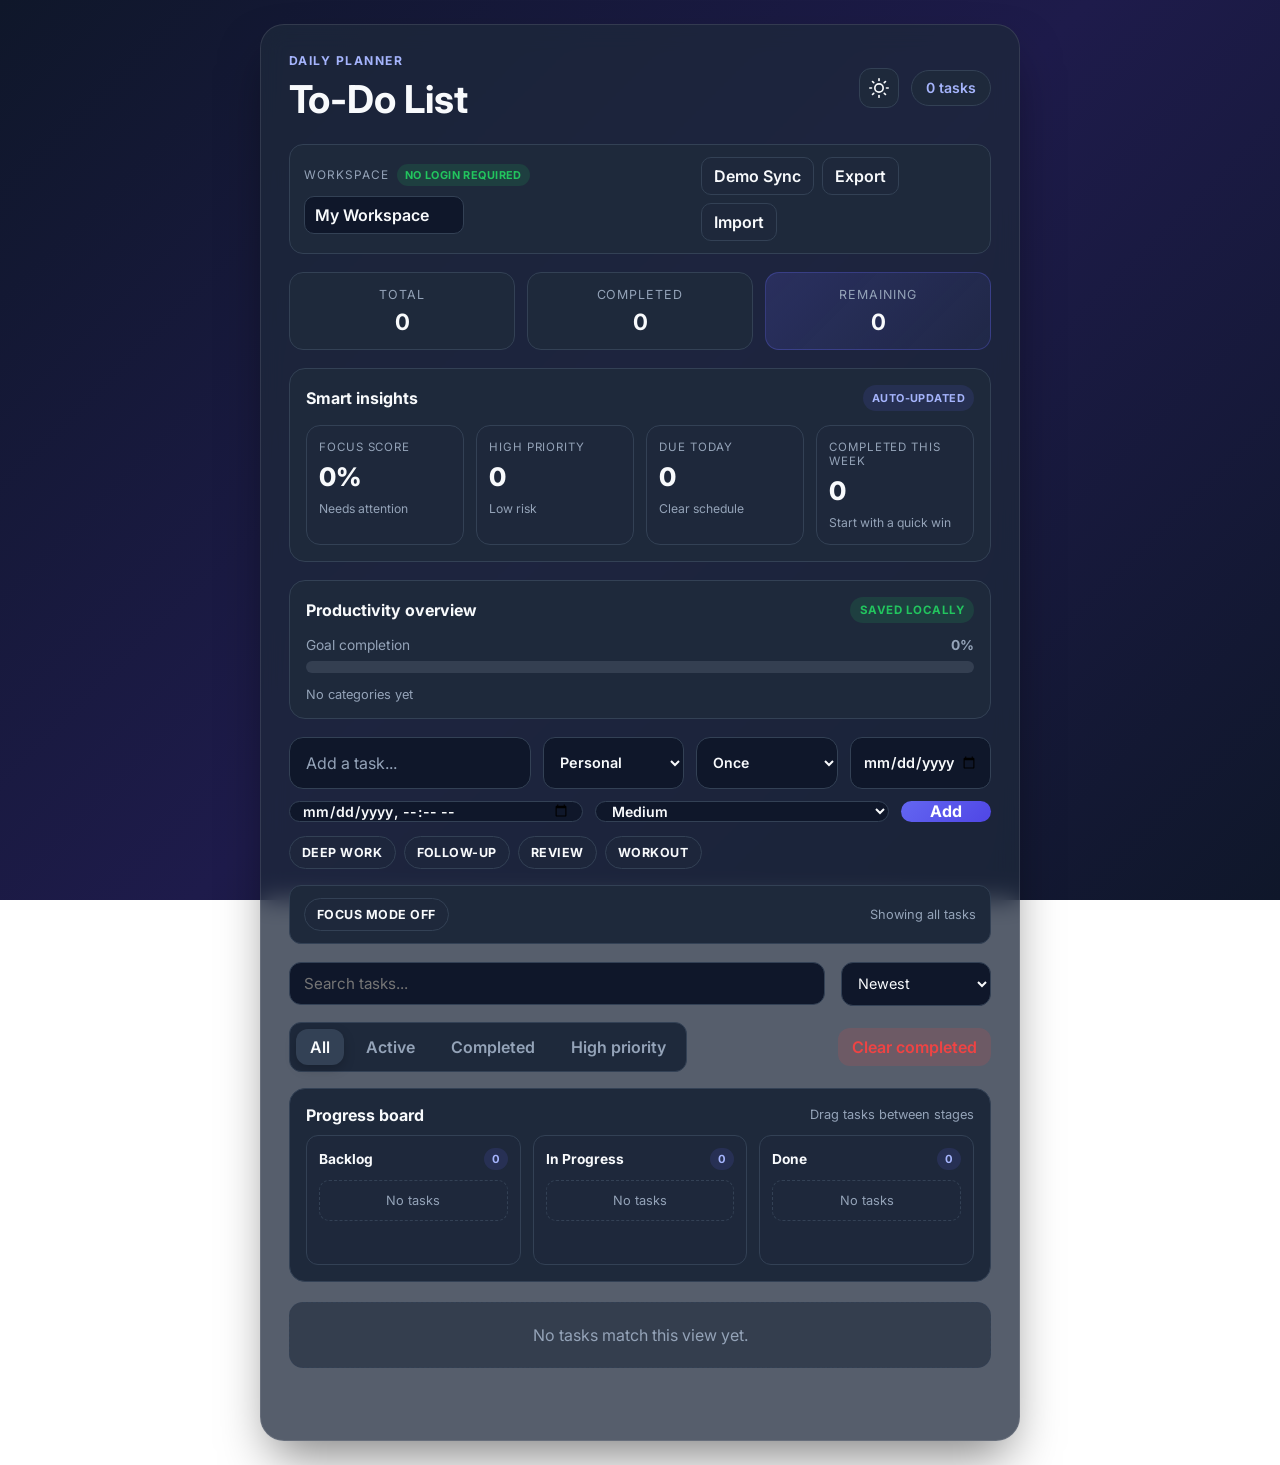
==== index.html @ 6459d606 "Initial portfolio todo app commit" ====
<!DOCTYPE html>
<html lang="en">
  <head>
    <meta charset="UTF-8" />
    <meta name="viewport" content="width=device-width, initial-scale=1.0" />
    <title>To-Do App</title>
    <link rel="preconnect" href="https://fonts.googleapis.com" />
    <link rel="preconnect" href="https://fonts.gstatic.com" crossorigin />
    <link href="https://fonts.googleapis.com/css2?family=Inter:wght@400;500;600;700&display=swap" rel="stylesheet" />
    <link rel="stylesheet" href="style.css" />
  </head>
  <body>
    <main class="app-shell">
      <section class="todo-card" aria-label="To-do list">
        <header class="topbar">
          <div>
            <p class="eyebrow">Daily Planner</p>
            <h1>To-Do List</h1>
          </div>
          <div class="topbar-actions">
            <button id="themeToggle" class="theme-toggle-btn" aria-label="Toggle theme" title="Toggle theme">
              <svg class="theme-icon sun-icon" xmlns="http://www.w3.org/2000/svg" width="20" height="20" viewBox="0 0 24 24" fill="none" stroke="currentColor" stroke-width="2" stroke-linecap="round" stroke-linejoin="round"><circle cx="12" cy="12" r="5"/><line x1="12" y1="1" x2="12" y2="3"/><line x1="12" y1="21" x2="12" y2="23"/><line x1="4.22" y1="4.22" x2="5.64" y2="5.64"/><line x1="18.36" y1="18.36" x2="19.78" y2="19.78"/><line x1="1" y1="12" x2="3" y2="12"/><line x1="21" y1="12" x2="23" y2="12"/><line x1="4.22" y1="19.78" x2="5.64" y2="18.36"/><line x1="18.36" y1="5.64" x2="19.78" y2="4.22"/></svg>
              <svg class="theme-icon moon-icon" xmlns="http://www.w3.org/2000/svg" width="20" height="20" viewBox="0 0 24 24" fill="none" stroke="currentColor" stroke-width="2" stroke-linecap="round" stroke-linejoin="round"><path d="M21 12.79A9 9 0 1 1 11.21 3 7 7 0 0 0 21 12.79z"/></svg>
            </button>
            <span id="taskCounter" class="pill" aria-live="polite">0 tasks</span>
          </div>
        </header>

        <div class="workspace-bar">
          <div class="workspace-meta">
            <div class="workspace-text-wrap">
              <span class="workspace-label">Workspace</span>
              <span class="demo-badge">No login required</span>
            </div>
            <input id="userNameInput" class="user-name-input" type="text" value="My Workspace" aria-label="Workspace user name" />
          </div>
          <div class="workspace-actions">
            <button id="syncBtn" class="sync-btn" type="button">Demo Sync</button>
            <button id="exportBtn" class="ghost-btn" type="button">Export</button>
            <label class="ghost-btn import-label">
              <input id="importInput" type="file" accept="application/json" />
              Import
            </label>
          </div>
        </div>

        <section class="metrics-panel" aria-label="Task summary">
          <article class="metric-card">
            <span class="metric-label">Total</span>
            <strong id="totalTasks">0</strong>
          </article>
          <article class="metric-card">
            <span class="metric-label">Completed</span>
            <strong id="completedTasks">0</strong>
          </article>
          <article class="metric-card accent">
            <span class="metric-label">Remaining</span>
            <strong id="remainingTasks">0</strong>
          </article>
        </section>

        <section class="insight-panel" aria-label="Productivity insights">
          <div class="insight-header">
            <h2>Smart insights</h2>
            <span class="mini-tag">Auto-updated</span>
          </div>
          <div id="insightGrid" class="insight-grid"></div>
        </section>

        <section class="analytics-panel" aria-label="Task progress analytics">
          <div class="analytics-header">
            <h2>Productivity overview</h2>
            <span id="syncStatus" class="sync-pill">Saved locally</span>
          </div>
          <div class="progress-block">
            <div class="progress-meta">
              <span>Goal completion</span>
              <strong id="completionRate">0%</strong>
            </div>
            <div class="progress-track" aria-hidden="true">
              <span id="progressFill" class="progress-fill"></span>
            </div>
          </div>
          <div id="categoryBreakdown" class="category-breakdown" aria-label="Category progress"></div>
        </section>

        <form id="todo-form" class="todo-form" autocomplete="off">
          <label class="sr-only" for="todo-input">Add a new task</label>
          <input
            id="todo-input"
            name="todo"
            type="text"
            maxlength="120"
            placeholder="Add a task..."
            aria-label="Add a task"
          />
          <label class="sr-only" for="category-input">Task category</label>
          <select id="category-input" name="category" aria-label="Task category">
            <option value="personal">Personal</option>
            <option value="work">Work</option>
            <option value="study">Study</option>
          </select>
          <label class="sr-only" for="recurrence-input">Task recurrence</label>
          <select id="recurrence-input" name="recurrence" aria-label="Task recurrence">
            <option value="none" selected>Once</option>
            <option value="daily">Daily</option>
            <option value="weekly">Weekly</option>
            <option value="monthly">Monthly</option>
          </select>
          <label class="sr-only" for="due-date-input">Due date</label>
          <input id="due-date-input" name="dueDate" type="date" aria-label="Due date" />
          <label class="sr-only" for="reminder-input">Reminder</label>
          <input id="reminder-input" name="reminder" type="datetime-local" aria-label="Reminder" />
          <label class="sr-only" for="priority-input">Task priority</label>
          <select id="priority-input" name="priority" aria-label="Task priority">
            <option value="high">High</option>
            <option value="medium" selected>Medium</option>
            <option value="low">Low</option>
          </select>
          <button type="submit" class="primary-btn">Add</button>
        </form>

        <div class="quick-actions" aria-label="Quick task shortcuts">
          <button class="quick-pill" type="button" data-quick-task="Deep work session">Deep work</button>
          <button class="quick-pill" type="button" data-quick-task="Follow up on emails">Follow-up</button>
          <button class="quick-pill" type="button" data-quick-task="Review project progress">Review</button>
          <button class="quick-pill" type="button" data-quick-task="Workout and recovery">Workout</button>
        </div>

        <div class="focus-bar">
          <button id="focusToggle" class="focus-btn" type="button">Focus mode off</button>
          <span id="focusHint" class="focus-hint">Showing all tasks</span>
        </div>

        <div class="toolbar" aria-label="Task controls">
          <div class="search-bar-wrapper">
            <label class="sr-only" for="searchInput">Search tasks</label>
            <input
              id="searchInput"
              type="text"
              placeholder="Search tasks..."
              aria-label="Search tasks"
            />
          </div>
          <label class="sr-only" for="sortInput">Sort tasks</label>
          <select id="sortInput" class="sort-select" aria-label="Sort tasks">
            <option value="newest">Newest</option>
            <option value="oldest">Oldest</option>
            <option value="priority">Priority</option>
            <option value="dueSoon">Due soon</option>
          </select>
        </div>

        <div class="toolbar" aria-label="Task filters">
          <div class="filter-group" role="tablist" aria-label="Filter tasks">
            <button class="filter-btn active" type="button" data-filter="all" role="tab" aria-selected="true">
              All
            </button>
            <button class="filter-btn" type="button" data-filter="active" role="tab" aria-selected="false">
              Active
            </button>
            <button class="filter-btn" type="button" data-filter="completed" role="tab" aria-selected="false">
              Completed
            </button>
            <button class="filter-btn" type="button" data-filter="high" role="tab" aria-selected="false">
              High priority
            </button>
          </div>
          <button id="clearCompleted" class="secondary-btn" type="button">Clear completed</button>
        </div>

        <section class="board-panel" aria-label="Task board">
          <div class="board-header">
            <h2>Progress board</h2>
            <p>Drag tasks between stages</p>
          </div>
          <div id="boardColumns" class="board-columns"></div>
        </section>

        <ul id="todo-list" class="todo-list" aria-live="polite"></ul>
      </section>
    </main>

    <template id="todo-item-template">
      <li class="todo-item">
        <label class="task-check">
          <input type="checkbox" class="task-toggle" />
          <span class="checkmark" aria-hidden="true"></span>
        </label>

        <div class="task-content">
          <div class="task-main-row">
            <span class="task-text"></span>
            <span class="priority-badge"></span>
          </div>
          <div class="task-meta-row">
            <span class="category-badge"></span>
            <span class="due-date"></span>
            <span class="recurrence-badge"></span>
            <span class="reminder-badge"></span>
          </div>
          <div class="subtask-panel">
            <div class="subtask-list"></div>
            <div class="subtask-compose">
              <input type="text" class="subtask-input" maxlength="80" placeholder="Add subtask..." />
              <button type="button" class="subtask-add-btn">Add</button>
            </div>
          </div>
        </div>

        <div class="task-actions">
          <input type="text" class="task-edit-input" maxlength="120" style="display: none;" />
          <button type="button" class="edit-btn" aria-label="Edit task">Edit</button>
          <button type="button" class="delete-btn" aria-label="Delete task">Delete</button>
        </div>
      </li>
    </template>

    <div id="toastContainer" class="toast-container" aria-live="polite"></div>

    <script src="script.js"></script>
  </body>
</html>
---- style.css ----
:root {
  --bg-gradient: linear-gradient(135deg, #0f172a 0%, #1e1b4b 50%, #0f172a 100%);
  --card-bg: rgba(30, 41, 59, 0.75);
  --card-border: rgba(255, 255, 255, 0.1);
  --surface: #1e293b;
  --surface-hover: #334155;
  --input-bg: #0f172a;
  --input-border: #334155;
  --primary: #6366f1;
  --primary-dark: #4f46e5;
  --primary-light: #a5b4fc;
  --text: #f8fafc;
  --muted: #94a3b8;
  --border: #334155;
  --success: #22c55e;
  --danger: #ef4444;
  --danger-bg: rgba(239, 68, 68, 0.15);
  --shadow: 0 25px 50px -12px rgba(0, 0, 0, 0.5);
  --active-tab-bg: #334155;
  --item-bg: rgba(30, 41, 59, 0.6);
  --checkmark-border: #475569;
}

[data-theme="light"] {
  --bg-gradient: linear-gradient(135deg, #eef3ff 0%, #f9fbff 100%);
  --card-bg: rgba(255, 255, 255, 0.9);
  --card-border: rgba(223, 231, 255, 0.85);
  --surface: #eef3ff;
  --surface-hover: #e2e8f0;
  --input-bg: rgba(255, 255, 255, 0.9);
  --input-border: #dfe7ff;
  --primary: #5b6cff;
  --primary-dark: #4356ea;
  --primary-light: #4356ea;
  --text: #1d2a4a;
  --muted: #6c7a99;
  --border: #dfe7ff;
  --success: #33b06d;
  --danger: #ef5d5d;
  --danger-bg: rgba(239, 93, 93, 0.1);
  --shadow: 0 24px 50px rgba(91, 108, 255, 0.14);
  --active-tab-bg: #ffffff;
  --item-bg: rgba(255, 255, 255, 0.85);
  --checkmark-border: #b9c4ee;
}

* {
  box-sizing: border-box;
}

html,
body {
  margin: 0;
  min-height: 100%;
  font-family: "Inter", sans-serif;
  background: var(--bg-gradient);
  background-attachment: fixed;
  color: var(--text);
  transition: background 0.3s ease, color 0.3s ease;
  overflow-x: hidden;
}

body {
  min-height: 100vh;
  padding: 24px;
}

button,
input,
select {
  font: inherit;
}

button {
  cursor: pointer;
}

.app-shell {
  width: min(100%, 760px);
  max-width: 100%;
  margin: 0 auto;
}

.todo-card {
  width: 100%;
  max-width: 100%;
  background: var(--card-bg);
  border: 1px solid var(--card-border);
  backdrop-filter: blur(12px);
  -webkit-backdrop-filter: blur(12px);
  border-radius: 24px;
  box-shadow: var(--shadow);
  padding: 28px;
  transition: background 0.3s ease, border-color 0.3s ease, box-shadow 0.3s ease;
}

.topbar {
  display: flex;
  align-items: center;
  justify-content: space-between;
  gap: 16px;
  margin-bottom: 22px;
}

.topbar-actions {
  display: flex;
  align-items: center;
  gap: 12px;
}

.theme-toggle-btn {
  display: inline-flex;
  align-items: center;
  justify-content: center;
  width: 40px;
  height: 40px;
  border-radius: 12px;
  border: 1px solid var(--border);
  background: var(--surface);
  color: var(--text);
  transition: background 0.2s ease, border-color 0.2s ease, transform 0.15s ease;
}

.theme-toggle-btn:hover {
  background: var(--surface-hover);
  transform: translateY(-1px);
}

.theme-icon {
  display: none;
}

:root:not([data-theme="light"]) .sun-icon {
  display: block;
}

[data-theme="light"] .moon-icon {
  display: block;
}

.eyebrow {
  margin: 0 0 8px;
  color: var(--primary-light);
  font-weight: 700;
  font-size: 0.76rem;
  letter-spacing: 0.12em;
  text-transform: uppercase;
}

h1 {
  margin: 0;
  font-size: clamp(2rem, 3vw, 2.5rem);
}

.pill {
  display: inline-flex;
  align-items: center;
  justify-content: center;
  min-height: 36px;
  padding: 0 14px;
  border-radius: 999px;
  background: var(--surface);
  color: var(--primary-light);
  font-size: 0.88rem;
  font-weight: 600;
  border: 1px solid var(--border);
  transition: background 0.3s ease, color 0.3s ease;
}

.workspace-bar {
  display: flex;
  align-items: center;
  justify-content: space-between;
  gap: 12px;
  margin-bottom: 18px;
  padding: 12px 14px;
  border: 1px solid var(--border);
  border-radius: 14px;
  background: var(--surface);
}

.workspace-meta {
  display: flex;
  align-items: center;
  gap: 10px;
  min-width: 0;
  flex-wrap: wrap;
}

.workspace-text-wrap {
  display: flex;
  align-items: center;
  gap: 8px;
  flex-wrap: wrap;
}

.workspace-label {
  font-size: 0.74rem;
  text-transform: uppercase;
  letter-spacing: 0.08em;
  color: var(--muted);
}

.demo-badge {
  display: inline-flex;
  align-items: center;
  padding: 4px 8px;
  border-radius: 999px;
  background: rgba(34, 197, 94, 0.14);
  color: var(--success);
  font-size: 0.68rem;
  font-weight: 700;
  letter-spacing: 0.04em;
  text-transform: uppercase;
}

.user-name-input {
  width: 160px;
  border: 1px solid var(--input-border);
  background: var(--input-bg);
  color: var(--text);
  border-radius: 10px;
  padding: 8px 10px;
  font-weight: 600;
}

.workspace-actions {
  display: flex;
  align-items: center;
  gap: 8px;
  flex-wrap: wrap;
}

.sync-btn,
.ghost-btn {
  border: 1px solid var(--border);
  border-radius: 10px;
  background: var(--item-bg);
  color: var(--text);
  padding: 8px 12px;
  font-weight: 600;
}

.import-label {
  position: relative;
  display: inline-flex;
  align-items: center;
  justify-content: center;
  overflow: hidden;
}

.import-label input {
  position: absolute;
  inset: 0;
  opacity: 0;
  cursor: pointer;
}

.insight-panel,
.analytics-panel {
  margin-bottom: 18px;
  border: 1px solid var(--border);
  background: var(--surface);
  border-radius: 16px;
  padding: 16px;
}

.insight-header,
.analytics-header {
  display: flex;
  align-items: center;
  justify-content: space-between;
  gap: 10px;
  margin-bottom: 14px;
}

.insight-header h2,
.analytics-header h2 {
  margin: 0;
  font-size: 1rem;
}

.mini-tag {
  display: inline-flex;
  align-items: center;
  justify-content: center;
  padding: 6px 9px;
  border-radius: 999px;
  background: rgba(99, 102, 241, 0.12);
  color: var(--primary-light);
  font-size: 0.68rem;
  font-weight: 700;
  letter-spacing: 0.04em;
  text-transform: uppercase;
}

.insight-grid {
  display: grid;
  grid-template-columns: repeat(4, minmax(0, 1fr));
  gap: 12px;
}

.insight-card {
  padding: 14px 12px;
  border-radius: 14px;
  background: var(--item-bg);
  border: 1px solid var(--border);
  display: flex;
  flex-direction: column;
  gap: 8px;
}

.insight-label {
  color: var(--muted);
  font-size: 0.72rem;
  text-transform: uppercase;
  letter-spacing: 0.08em;
}

.insight-value {
  font-size: clamp(1.2rem, 2vw, 1.7rem);
  font-weight: 800;
  line-height: 1.2;
}

.insight-note {
  color: var(--muted);
  font-size: 0.76rem;
}

.sync-pill {
  display: inline-flex;
  align-items: center;
  padding: 6px 10px;
  border-radius: 999px;
  background: rgba(34, 197, 94, 0.14);
  color: var(--success);
  font-size: 0.72rem;
  font-weight: 700;
  text-transform: uppercase;
  letter-spacing: 0.04em;
}

.progress-block {
  margin-bottom: 14px;
}

.progress-meta {
  display: flex;
  align-items: center;
  justify-content: space-between;
  gap: 10px;
  font-size: 0.86rem;
  color: var(--muted);
  margin-bottom: 8px;
}

.progress-track {
  height: 12px;
  background: rgba(148, 163, 184, 0.18);
  border-radius: 999px;
  overflow: hidden;
}

.progress-fill {
  display: block;
  height: 100%;
  width: 0;
  background: linear-gradient(90deg, var(--primary), #34d399);
  border-radius: inherit;
  transition: width 0.3s ease;
}

.category-breakdown {
  display: flex;
  flex-direction: column;
  gap: 10px;
}

.category-row {
  display: grid;
  grid-template-columns: 110px minmax(0, 1fr) 24px;
  align-items: center;
  gap: 10px;
  font-size: 0.8rem;
}

.category-label-wrap {
  display: flex;
  align-items: center;
  gap: 8px;
  text-transform: capitalize;
}

.dot {
  width: 10px;
  height: 10px;
  border-radius: 50%;
  display: inline-block;
}

.dot.work {
  background: #38bdf8;
}

.dot.personal {
  background: #c084fc;
}

.dot.study {
  background: #4ade80;
}

.category-progress {
  position: relative;
  height: 8px;
  border-radius: 999px;
  background: rgba(148, 163, 184, 0.14);
  overflow: hidden;
}

.category-progress span {
  position: absolute;
  inset: 0 auto 0 0;
  display: block;
  border-radius: inherit;
  background: linear-gradient(90deg, var(--primary), #818cf8);
}

.empty-mini {
  color: var(--muted);
  font-size: 0.8rem;
}

.todo-form {
  display: flex;
  flex-wrap: wrap;
  gap: 12px;
  margin-bottom: 18px;
}

#todo-input {
  flex: 1 1 220px;
  min-width: 0;
  width: 100%;
  border: 1px solid var(--input-border);
  background: var(--input-bg);
  border-radius: 14px;
  padding: 15px 16px;
  font-size: 1rem;
  color: var(--text);
  transition: border-color 0.2s ease, box-shadow 0.2s ease, background 0.3s ease;
}

#category-input,
#recurrence-input,
#due-date-input,
#reminder-input,
#priority-input {
  flex: 1 1 120px;
  min-width: 0;
  border: 1px solid var(--input-border);
  background: var(--input-bg);
  border-radius: 14px;
  padding: 0 12px;
  color: var(--text);
  font-size: 0.88rem;
  font-weight: 600;
  cursor: pointer;
}

#priority-input {
  width: 112px;
}

#priority-input:focus {
  outline: none;
  border-color: var(--primary);
  box-shadow: 0 0 0 4px rgba(99, 102, 241, 0.2);
}

#todo-input::placeholder {
  color: var(--muted);
}

#todo-input:focus {
  outline: none;
  border-color: var(--primary);
  box-shadow: 0 0 0 4px rgba(99, 102, 241, 0.2);
}

.primary-btn,
.secondary-btn,
.filter-btn,
.delete-btn {
  border: none;
  border-radius: 12px;
  transition: transform 0.15s ease, opacity 0.2s ease, background 0.2s ease, color 0.2s ease;
}

.primary-btn:hover,
.secondary-btn:hover,
.filter-btn:hover,
.delete-btn:hover {
  transform: translateY(-1px);
}

.primary-btn {
  background: linear-gradient(135deg, var(--primary), var(--primary-dark));
  color: white;
  padding: 0 20px;
  min-width: 90px;
  font-weight: 700;
}

.metrics-panel {
  display: grid;
  grid-template-columns: repeat(3, minmax(0, 1fr));
  gap: 12px;
  margin-bottom: 18px;
}

.metric-card {
  background: var(--surface);
  border: 1px solid var(--border);
  border-radius: 14px;
  padding: 14px 12px;
  display: flex;
  flex-direction: column;
  align-items: center;
  gap: 6px;
}

.metric-card.accent {
  background: linear-gradient(135deg, rgba(99, 102, 241, 0.18), rgba(99, 102, 241, 0.06));
  border-color: rgba(99, 102, 241, 0.3);
}

.metric-label {
  font-size: 0.78rem;
  color: var(--muted);
  text-transform: uppercase;
  letter-spacing: 0.08em;
}

.metric-card strong {
  font-size: 1.4rem;
  font-weight: 700;
}

.quick-actions {
  display: flex;
  align-items: center;
  gap: 8px;
  flex-wrap: wrap;
  margin: -4px 0 16px;
}

.quick-pill,
.focus-btn {
  border: 1px solid var(--border);
  border-radius: 999px;
  background: var(--item-bg);
  color: var(--text);
  padding: 8px 12px;
  font-size: 0.78rem;
  font-weight: 700;
  letter-spacing: 0.04em;
  text-transform: uppercase;
}

.focus-bar {
  display: flex;
  align-items: center;
  justify-content: space-between;
  gap: 12px;
  margin-bottom: 18px;
  padding: 12px 14px;
  border: 1px solid var(--border);
  border-radius: 12px;
  background: var(--surface);
}

.focus-hint {
  color: var(--muted);
  font-size: 0.8rem;
}

.focus-btn.active {
  background: linear-gradient(135deg, var(--primary), var(--primary-dark));
  color: white;
  border-color: transparent;
}

.quick-pill:hover,
.focus-btn:hover {
  transform: translateY(-1px);
}

.toolbar {
  display: flex;
  align-items: center;
  justify-content: space-between;
  gap: 16px;
  margin-bottom: 16px;
}

.sort-select,
#category-input,
#due-date-input {
  border: 1px solid var(--input-border);
  background: var(--input-bg);
  border-radius: 12px;
  color: var(--text);
  padding: 11px 12px;
  font-size: 0.9rem;
  min-height: 44px;
}

.sort-select {
  min-width: 150px;
}

.filter-group {
  display: inline-flex;
  align-items: center;
  gap: 8px;
  background: var(--surface);
  padding: 6px;
  border-radius: 12px;
  border: 1px solid var(--border);
  flex-wrap: wrap;
}

.filter-btn {
  background: transparent;
  color: var(--muted);
  padding: 8px 14px;
  font-weight: 600;
}

.filter-btn.active {
  background: var(--active-tab-bg);
  color: var(--text);
  box-shadow: 0 4px 12px rgba(0, 0, 0, 0.2);
}

.secondary-btn {
  background: var(--danger-bg);
  color: var(--danger);
  padding: 9px 14px;
  font-weight: 600;
}

.secondary-btn:hover {
  opacity: 0.85;
}

.board-panel {
  margin-bottom: 20px;
  border: 1px solid var(--border);
  background: var(--surface);
  border-radius: 16px;
  padding: 16px;
}

.board-header {
  display: flex;
  justify-content: space-between;
  align-items: center;
  gap: 10px;
  margin-bottom: 10px;
}

.board-header h2 {
  margin: 0;
  font-size: 1rem;
}

.board-header p {
  margin: 0;
  color: var(--muted);
  font-size: 0.8rem;
}

.board-columns {
  display: grid;
  grid-template-columns: repeat(3, minmax(0, 1fr));
  gap: 12px;
}

.board-column {
  padding: 12px;
  background: var(--item-bg);
  border: 1px solid var(--border);
  border-radius: 12px;
  min-height: 130px;
}

.board-column-header {
  display: flex;
  align-items: center;
  justify-content: space-between;
  gap: 8px;
  margin-bottom: 10px;
}

.board-column-header h3 {
  margin: 0;
  font-size: 0.86rem;
}

.board-column-header span {
  display: inline-flex;
  align-items: center;
  justify-content: center;
  min-width: 24px;
  padding: 4px 8px;
  border-radius: 999px;
  background: rgba(99, 102, 241, 0.14);
  color: var(--primary-light);
  font-size: 0.7rem;
  font-weight: 700;
}

.board-task-list {
  display: flex;
  flex-direction: column;
  gap: 8px;
}

.board-task {
  border: 1px solid var(--border);
  background: var(--input-bg);
  border-radius: 10px;
  padding: 10px;
  cursor: grab;
}

.board-task.dragging {
  opacity: 0.6;
}

.board-task-header {
  display: flex;
  justify-content: space-between;
  gap: 8px;
  align-items: flex-start;
  margin-bottom: 8px;
}

.board-task-header strong {
  display: block;
  font-size: 0.84rem;
  line-height: 1.4;
  word-break: break-word;
}

.board-task-meta {
  display: flex;
  justify-content: space-between;
  gap: 8px;
  flex-wrap: wrap;
  color: var(--muted);
  font-size: 0.72rem;
}

.board-empty {
  padding: 12px;
  border: 1px dashed var(--border);
  border-radius: 10px;
  color: var(--muted);
  text-align: center;
  font-size: 0.8rem;
}

.todo-list {
  list-style: none;
  margin: 0;
  padding: 0;
  display: flex;
  flex-direction: column;
  gap: 12px;
  min-height: 110px;
}

.todo-item {
  display: flex;
  align-items: center;
  gap: 12px;
  width: 100%;
  padding: 12px 14px;
  background: var(--item-bg);
  border: 1px solid var(--border);
  border-radius: 14px;
  transition: background 0.3s ease, border-color 0.3s ease, transform 0.2s ease;
  cursor: grab;
}

.todo-item.dragging {
  opacity: 0.6;
  border-style: dashed;
}

.todo-item:hover {
  transform: translateY(-1px);
}

.todo-item.completed .task-text {
  text-decoration: line-through;
  color: var(--muted);
}

.task-check {
  position: relative;
  display: inline-flex;
  align-items: center;
  justify-content: center;
  width: 22px;
  height: 22px;
  flex-shrink: 0;
}

.task-check input {
  position: absolute;
  inset: 0;
  opacity: 0;
  margin: 0;
  cursor: pointer;
}

.checkmark {
  width: 22px;
  height: 22px;
  border-radius: 8px;
  border: 2px solid var(--checkmark-border);
  background: var(--input-bg);
  display: inline-block;
  transition: all 0.2s ease;
}

.task-check input:checked + .checkmark {
  background: var(--success);
  border-color: var(--success);
  position: relative;
}

.task-check input:checked + .checkmark::after {
  content: "";
  position: absolute;
  left: 7px;
  top: 3px;
  width: 5px;
  height: 10px;
  border: solid white;
  border-width: 0 2px 2px 0;
  transform: rotate(45deg);
}

.task-content {
  display: flex;
  flex: 1;
  flex-direction: column;
  gap: 6px;
  min-width: 0;
}

.task-main-row {
  display: flex;
  align-items: center;
  gap: 10px;
  min-width: 0;
}

.task-text {
  flex: 1;
  font-size: 1rem;
  word-break: break-word;
  line-height: 1.5;
}

.task-meta-row {
  display: flex;
  align-items: center;
  gap: 8px;
  flex-wrap: wrap;
}

.recurrence-badge,
.reminder-badge {
  display: inline-flex;
  align-items: center;
  border-radius: 999px;
  padding: 5px 9px;
  font-size: 0.68rem;
  font-weight: 700;
  text-transform: uppercase;
}

.recurrence-none {
  background: rgba(148, 163, 184, 0.12);
  color: var(--muted);
}

.recurrence-daily {
  background: rgba(59, 130, 246, 0.12);
  color: #60a5fa;
}

.recurrence-weekly {
  background: rgba(244, 114, 182, 0.12);
  color: #f472b6;
}

.recurrence-monthly {
  background: rgba(234, 179, 8, 0.12);
  color: #fbbf24;
}

.reminder-badge {
  background: rgba(74, 222, 128, 0.12);
  color: #4ade80;
  text-transform: none;
}

.subtask-panel {
  display: flex;
  flex-direction: column;
  gap: 8px;
  margin-top: 6px;
  padding-top: 8px;
  border-top: 1px solid var(--border);
}

.subtask-list {
  display: flex;
  flex-direction: column;
  gap: 6px;
}

.subtask-item {
  display: flex;
  align-items: center;
  gap: 8px;
  color: var(--text);
  font-size: 0.85rem;
}

.subtask-item input {
  accent-color: var(--primary);
}

.subtask-item.completed {
  opacity: 0.6;
}

.subtask-item.completed .subtask-text {
  text-decoration: line-through;
}

.subtask-compose {
  display: flex;
  gap: 8px;
}

.subtask-input {
  flex: 1;
  border: 1px solid var(--input-border);
  border-radius: 8px;
  background: var(--input-bg);
  color: var(--text);
  padding: 8px 10px;
  min-height: 36px;
}

.subtask-add-btn {
  background: rgba(99, 102, 241, 0.15);
  color: var(--primary-light);
  border: none;
  border-radius: 8px;
  padding: 0 12px;
  font-weight: 600;
}

.category-badge,
.priority-badge,
.due-date {
  display: inline-flex;
  align-items: center;
  border-radius: 999px;
  padding: 5px 9px;
  font-size: 0.7rem;
  font-weight: 700;
  letter-spacing: 0.04em;
  text-transform: uppercase;
}

.category-badge {
  background: rgba(99, 102, 241, 0.14);
  color: var(--primary-light);
}

.category-work {
  background: rgba(14, 165, 233, 0.12);
  color: #38bdf8;
}

.category-personal {
  background: rgba(168, 85, 247, 0.12);
  color: #c084fc;
}

.category-study {
  background: rgba(34, 197, 94, 0.12);
  color: #4ade80;
}

.priority-badge {
  flex-shrink: 0;
}

.priority-high {
  background: rgba(239, 68, 68, 0.16);
  color: #f87171;
}

.priority-medium {
  background: rgba(245, 158, 11, 0.16);
  color: #fbbf24;
}

.priority-low {
  background: rgba(34, 197, 94, 0.16);
  color: #4ade80;
}

.due-date {
  background: rgba(148, 163, 184, 0.12);
  color: var(--muted);
  text-transform: none;
}

.due-date.overdue {
  background: rgba(239, 68, 68, 0.12);
  color: var(--danger);
}

.task-actions {
  display: flex;
  align-items: center;
  gap: 8px;
  flex-shrink: 0;
}

.delete-btn {
  background: var(--danger-bg);
  color: var(--danger);
  padding: 8px 12px;
  font-weight: 600;
}

.delete-btn:hover {
  opacity: 0.85;
}

.empty-state {
  border: 1px dashed var(--border);
  border-radius: 14px;
  padding: 22px 18px;
  text-align: center;
  color: var(--muted);
  background: var(--item-bg);
}

.sr-only {
  position: absolute;
  width: 1px;
  height: 1px;
  padding: 0;
  margin: -1px;
  overflow: hidden;
  clip: rect(0, 0, 0, 0);
  border: 0;
}

.search-bar-wrapper {
  margin-bottom: 0;
  flex: 1;
}

#searchInput {
  width: 100%;
  padding: 11px 14px;
  background: var(--input-bg);
  border: 1px solid var(--input-border);
  border-radius: 12px;
  color: var(--text);
  font-size: 0.95rem;
  outline: none;
  transition: border-color 0.2s ease, box-shadow 0.2s ease;
}

#searchInput:focus,
#category-input:focus,
#due-date-input:focus,
.sort-select:focus {
  border-color: var(--primary);
  box-shadow: 0 0 0 3px rgba(99, 102, 241, 0.2);
  outline: none;
}

.task-edit-input {
  flex: 1;
  padding: 6px 10px;
  background: var(--input-bg);
  border: 1px solid var(--primary);
  border-radius: 8px;
  color: var(--text);
  font-size: 1rem;
  outline: none;
}

.edit-btn {
  background: rgba(99, 102, 241, 0.15);
  color: var(--primary-light);
  border: none;
  border-radius: 8px;
  padding: 8px 12px;
  font-weight: 600;
  cursor: pointer;
  transition: opacity 0.2s;
}

.edit-btn:hover {
  opacity: 0.85;
}

/* Toast Notification Styles */
.toast-container {
  position: fixed;
  bottom: 24px;
  right: 24px;
  z-index: 1000;
  display: flex;
  flex-direction: column;
  gap: 10px;
  pointer-events: none;
}

.toast {
  background: var(--surface);
  color: var(--text);
  padding: 12px 18px;
  border-radius: 12px;
  box-shadow: var(--shadow);
  border: 1px solid var(--card-border);
  font-size: 0.9rem;
  font-weight: 500;
  opacity: 0;
  transform: translateY(16px);
  transition: opacity 0.3s ease, transform 0.3s ease;
  pointer-events: auto;
}

.toast.show {
  opacity: 1;
  transform: translateY(0);
}

.toast-success {
  border-left: 4px solid var(--success);
}

.toast-error {
  border-left: 4px solid var(--danger);
}

@media (max-width: 900px) {
  body {
    padding: 18px 16px;
  }

  .app-shell {
    width: 100%;
  }

  .todo-card {
    padding: 22px 18px;
  }

  .todo-form {
    display: grid;
    grid-template-columns: repeat(2, minmax(0, 1fr));
    gap: 10px;
  }

  #todo-input {
    grid-column: 1 / -1;
  }

  #category-input,
  #recurrence-input,
  #due-date-input,
  #reminder-input,
  #priority-input,
  .primary-btn {
    width: 100%;
  }

  .topbar,
  .toolbar {
    gap: 12px;
  }
}

@media (max-width: 720px) {
  body {
    padding: 16px;
  }

  .topbar,
  .toolbar,
  .workspace-bar,
  .analytics-header,
  .insight-header,
  .focus-bar {
    flex-direction: column;
    align-items: stretch;
  }

  .insight-grid {
    grid-template-columns: repeat(2, minmax(0, 1fr));
  }

  .workspace-actions {
    justify-content: stretch;
  }

  .workspace-actions > * {
    flex: 1;
  }

  .todo-form {
    display: grid;
    grid-template-columns: repeat(2, minmax(0, 1fr));
    gap: 10px;
  }

  #todo-input {
    grid-column: 1 / -1;
  }

  #priority-input,
  #category-input,
  #due-date-input,
  #reminder-input,
  #recurrence-input,
  .primary-btn {
    width: 100%;
  }

  .primary-btn {
    min-height: 48px;
  }

  .filter-group {
    width: 100%;
    justify-content: center;
  }

  .secondary-btn {
    width: 100%;
  }

  .board-columns {
    grid-template-columns: 1fr;
  }
}

@media (max-width: 560px) {
  body {
    padding: 12px;
  }

  .todo-card {
    padding: 18px 14px;
    border-radius: 18px;
  }

  .metrics-panel {
    grid-template-columns: 1fr;
  }

  .insight-grid {
    grid-template-columns: 1fr;
  }

  .todo-form {
    grid-template-columns: 1fr;
  }

  .filter-group {
    justify-content: space-between;
  }

  .filter-btn,
  .secondary-btn,
  .primary-btn,
  #priority-input,
  #category-input,
  #due-date-input,
  #reminder-input,
  #recurrence-input,
  #searchInput,
  .sort-select,
  .user-name-input {
    width: 100%;
  }

  .todo-item {
    align-items: flex-start;
    flex-direction: column;
    gap: 10px;
    width: 100%;
  }

  .task-content,
  .task-actions {
    width: 100%;
  }

  .task-main-row {
    flex-direction: column;
    align-items: flex-start;
  }

  .task-actions {
    justify-content: flex-end;
    flex-wrap: wrap;
  }

  .task-edit-input {
    width: 100%;
    min-width: 0;
  }
}

@media (max-width: 360px) {
  h1 {
    font-size: 1.7rem;
  }

  .eyebrow {
    letter-spacing: 0.08em;
  }

  .filter-group {
    gap: 6px;
  }

  .filter-btn {
    padding: 7px 10px;
    font-size: 0.8rem;
  }

  .subtask-compose {
    flex-direction: column;
  }

  .subtask-add-btn {
    min-height: 38px;
  }
}
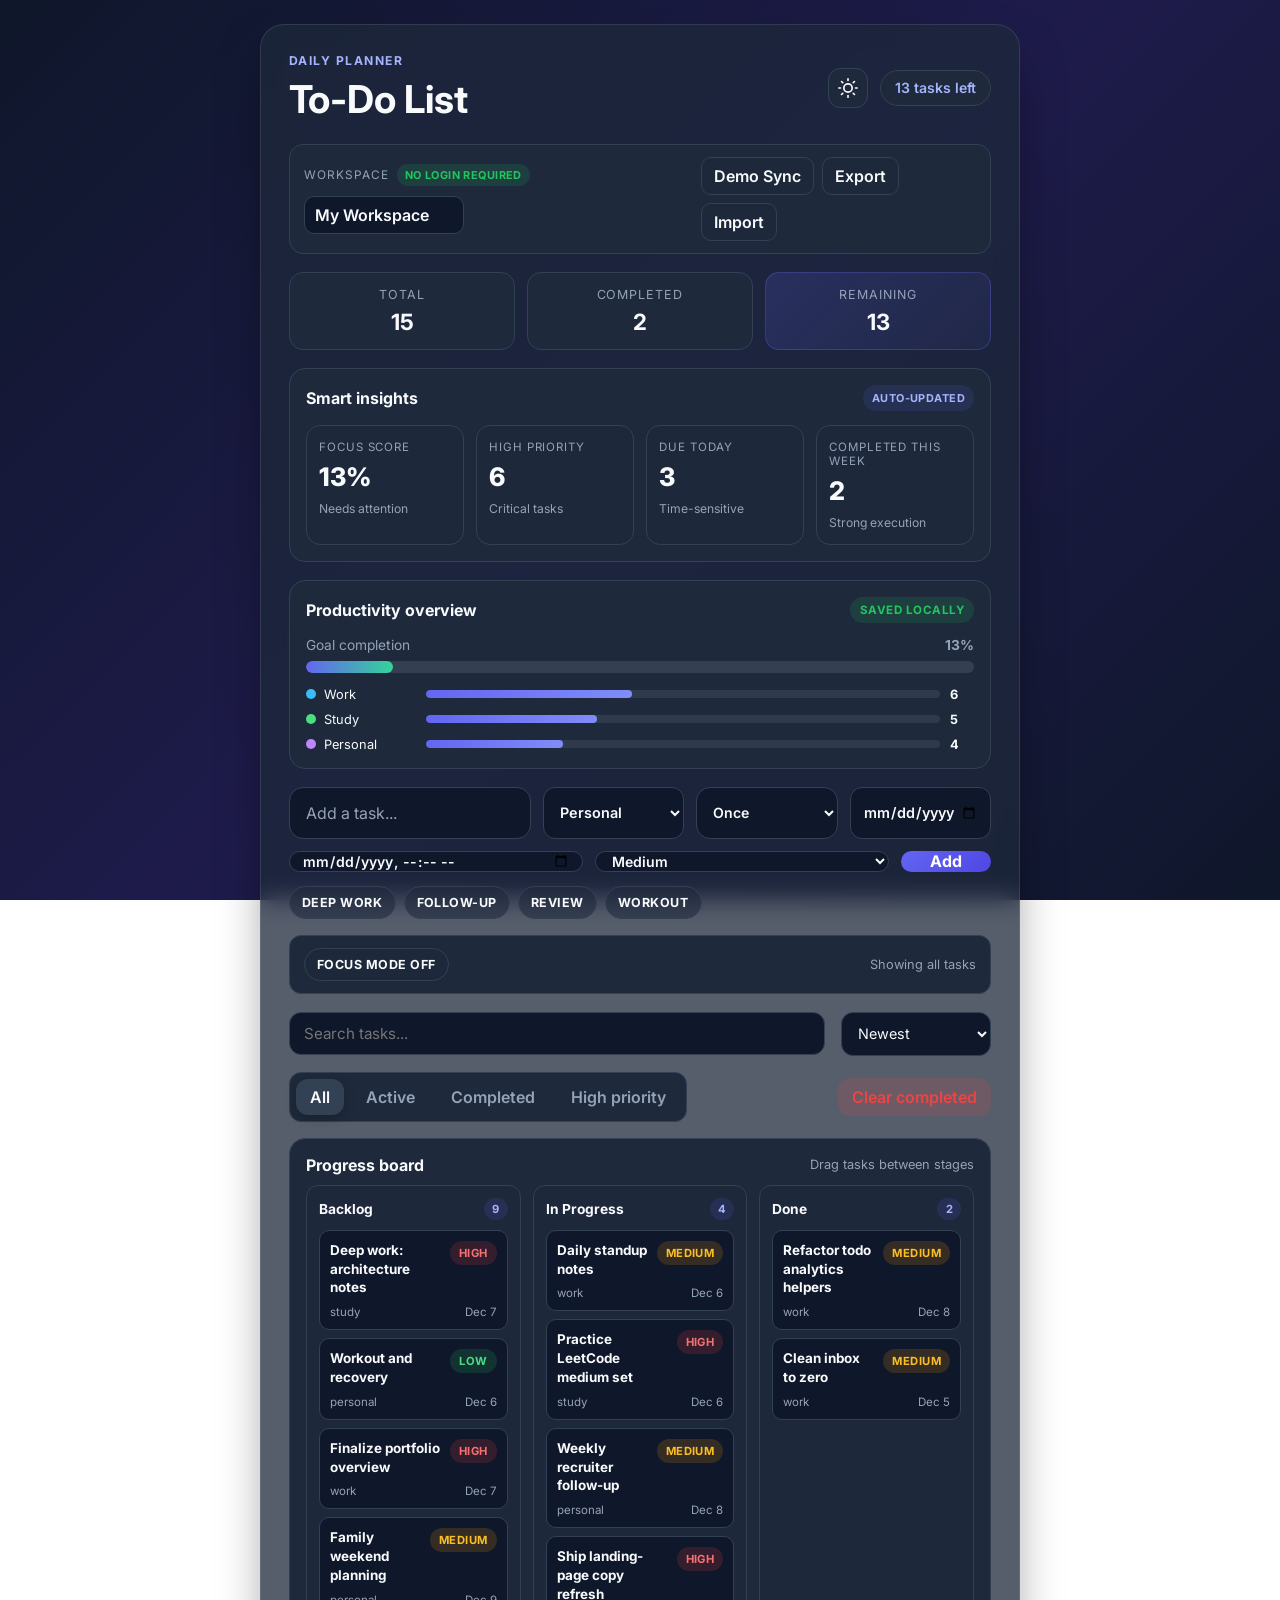
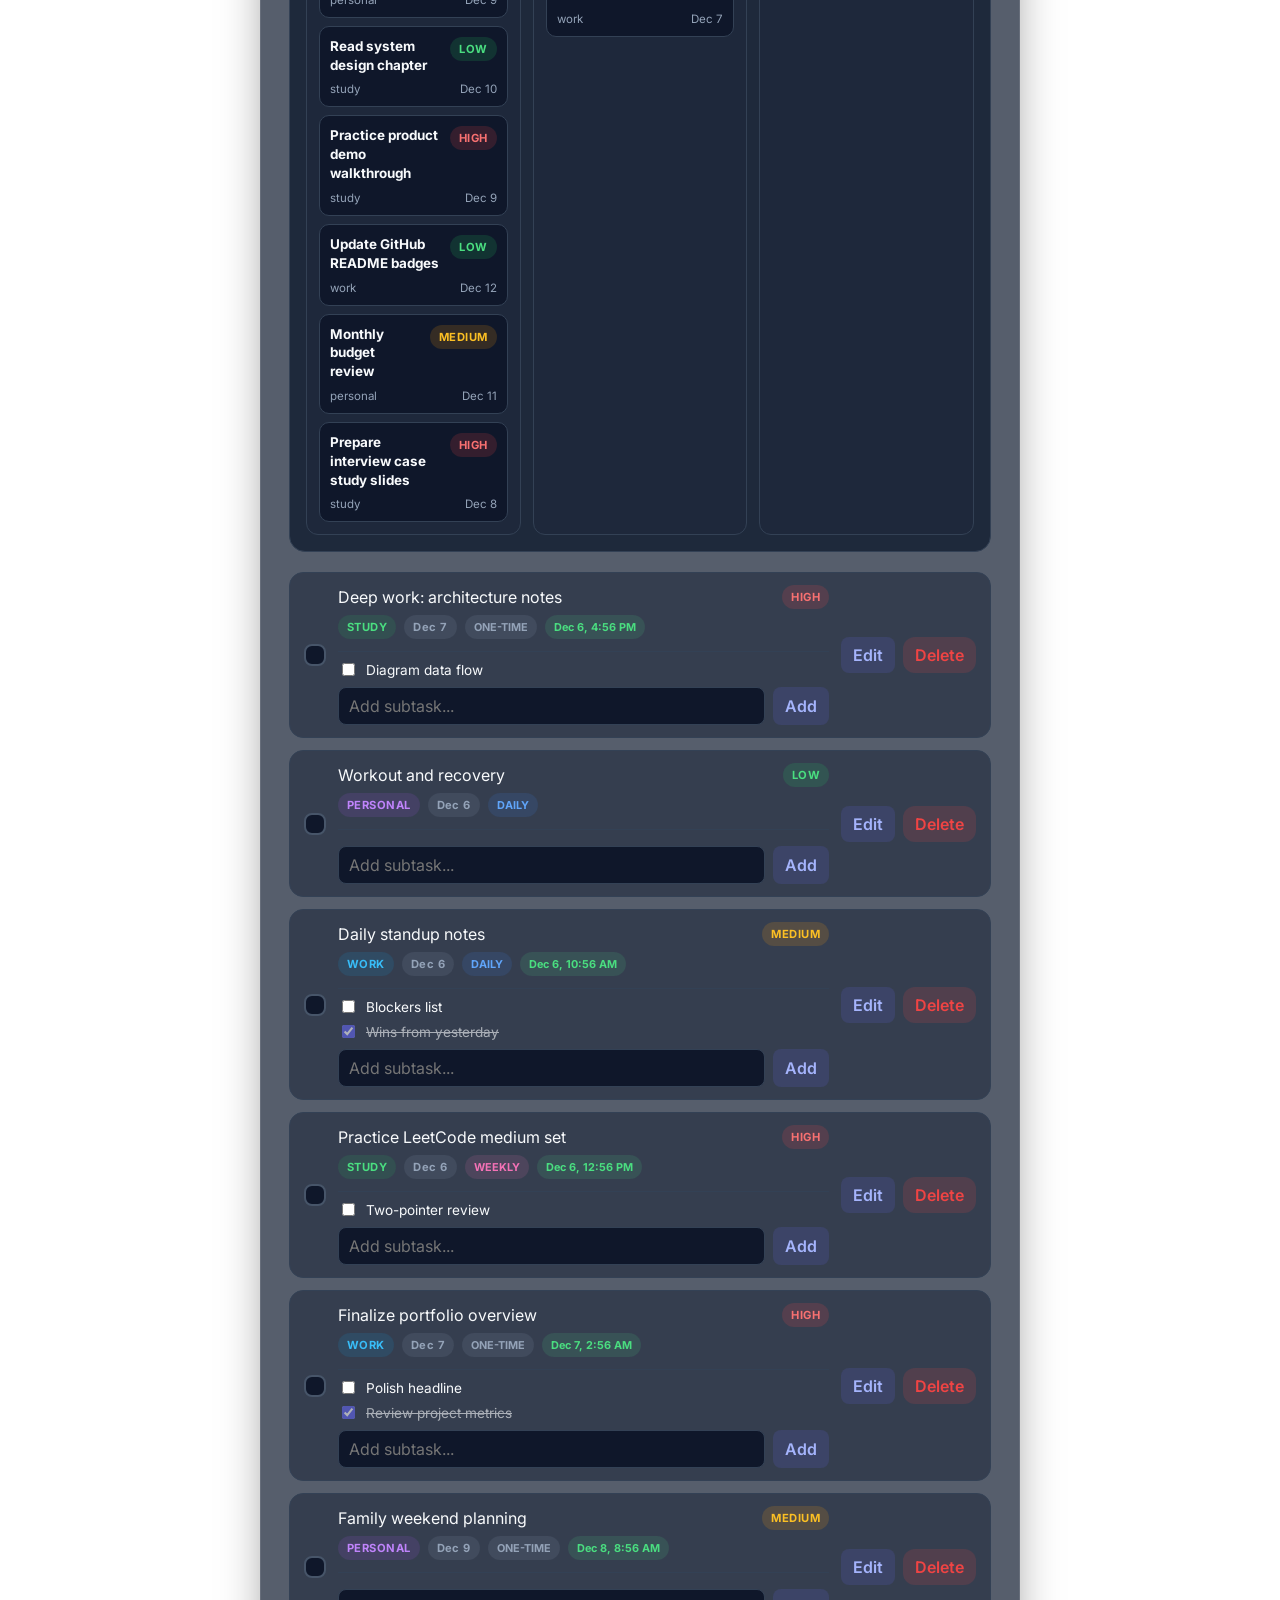
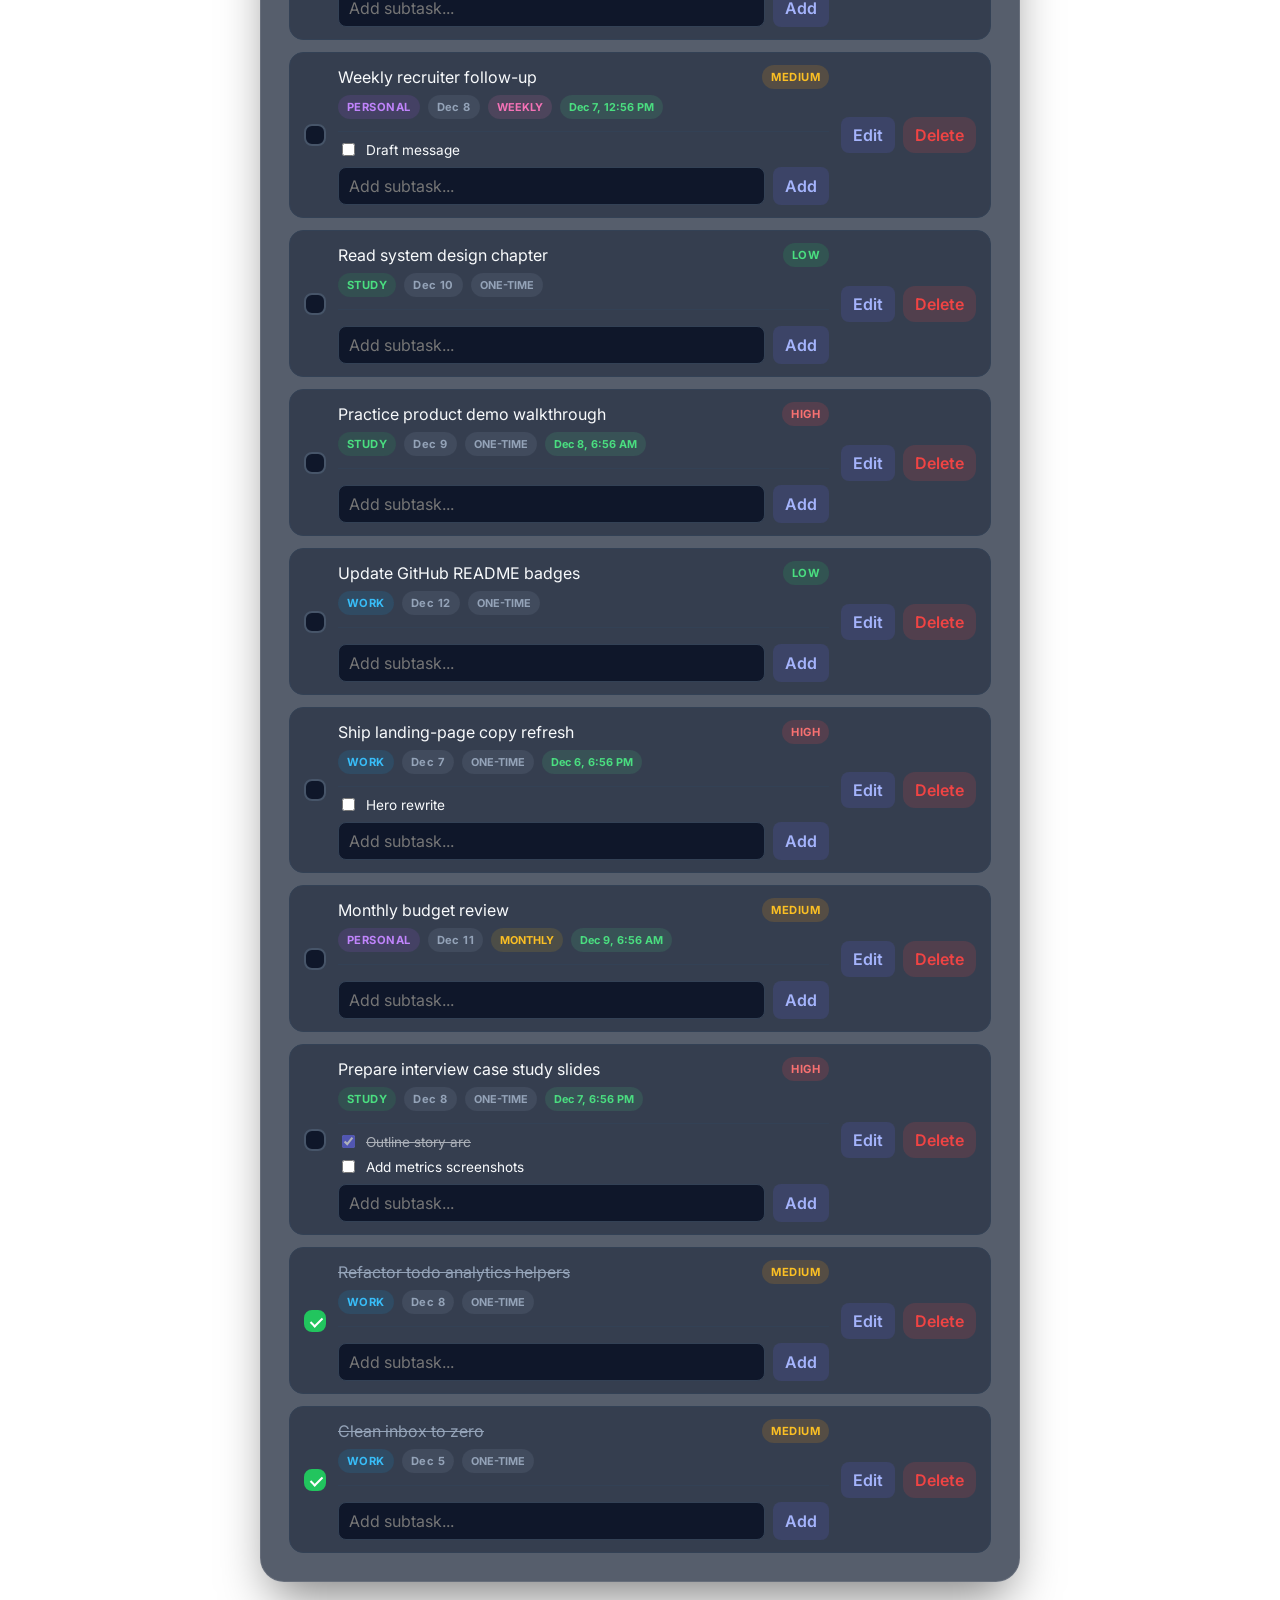
==== commit f96e4cea: "Expand README with 15 feature screenshots and safer task UX. Add confirmation dialogs for edit/delet" ====
--- a/index.html
+++ b/index.html
@@ -218,6 +218,18 @@
 
     <div id="toastContainer" class="toast-container" aria-live="polite"></div>
 
+    <div id="confirmModal" class="confirm-modal" hidden role="dialog" aria-modal="true" aria-labelledby="confirmTitle">
+      <div class="confirm-backdrop" data-confirm-cancel></div>
+      <div class="confirm-card">
+        <h3 id="confirmTitle">Confirm action</h3>
+        <p id="confirmMessage">Are you sure?</p>
+        <div class="confirm-actions">
+          <button type="button" id="confirmCancel" class="ghost-btn">Cancel</button>
+          <button type="button" id="confirmOk" class="primary-btn danger-btn">OK</button>
+        </div>
+      </div>
+    </div>
+
     <script src="script.js"></script>
   </body>
 </html>
--- a/style.css
+++ b/style.css
@@ -1345,6 +1345,64 @@
   }
 }
 
+.confirm-modal {
+  position: fixed;
+  inset: 0;
+  z-index: 9999;
+  display: grid;
+  place-items: center;
+  padding: 1.25rem;
+}
+
+.confirm-modal[hidden] {
+  display: none !important;
+}
+
+.confirm-backdrop {
+  position: absolute;
+  inset: 0;
+  background: rgba(8, 12, 20, 0.62);
+  backdrop-filter: blur(4px);
+}
+
+.confirm-card {
+  position: relative;
+  width: min(420px, 100%);
+  border-radius: 18px;
+  padding: 1.35rem 1.4rem 1.2rem;
+  background: var(--card-bg, #121826);
+  border: 1px solid color-mix(in srgb, var(--border, #2a3448) 80%, transparent);
+  box-shadow: 0 24px 60px rgba(0, 0, 0, 0.35);
+  color: var(--text, #e8eefc);
+}
+
+.confirm-card h3 {
+  margin: 0 0 0.45rem;
+  font-size: 1.1rem;
+}
+
+.confirm-card p {
+  margin: 0 0 1.15rem;
+  opacity: 0.82;
+  line-height: 1.45;
+  font-size: 0.95rem;
+}
+
+.confirm-actions {
+  display: flex;
+  justify-content: flex-end;
+  gap: 0.65rem;
+}
+
+.danger-btn {
+  background: #d64545 !important;
+  border-color: #d64545 !important;
+}
+
+.danger-btn:hover {
+  filter: brightness(1.05);
+}
+
 @media (max-width: 360px) {
   h1 {
     font-size: 1.7rem;
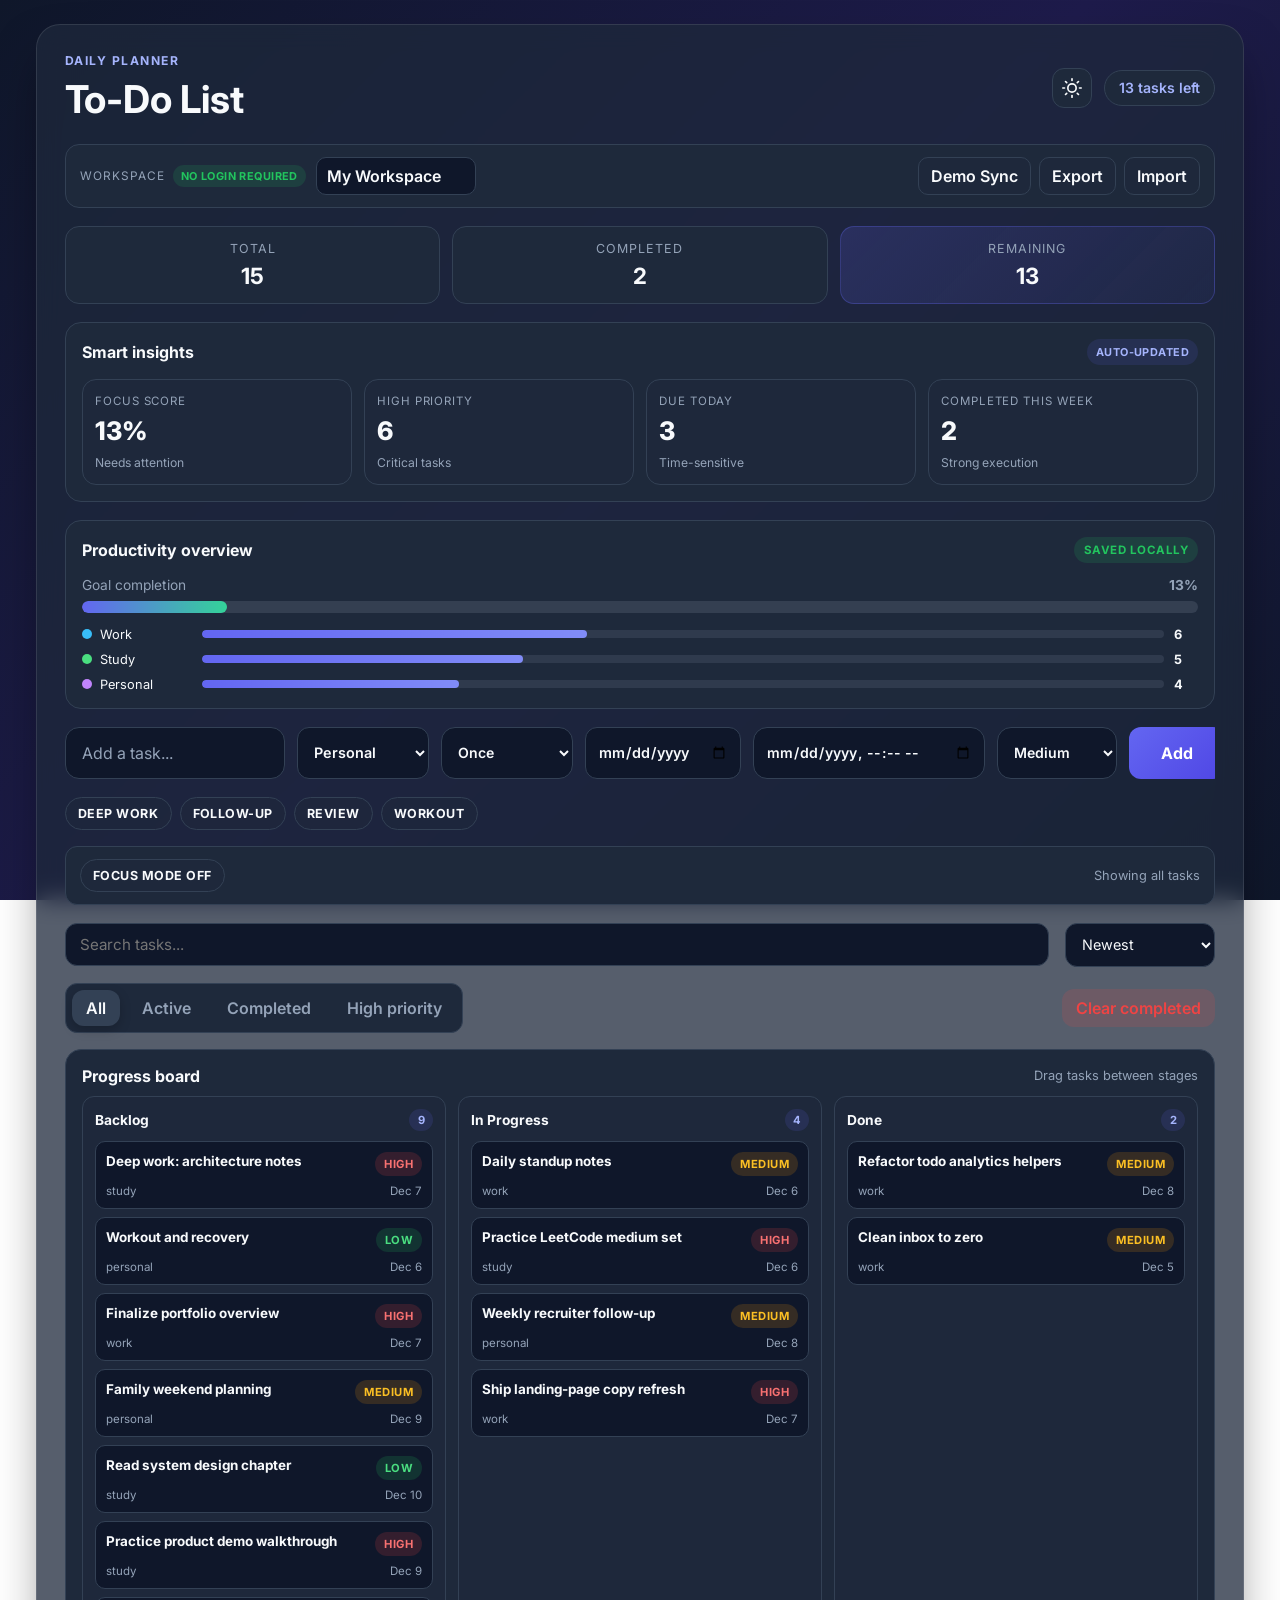
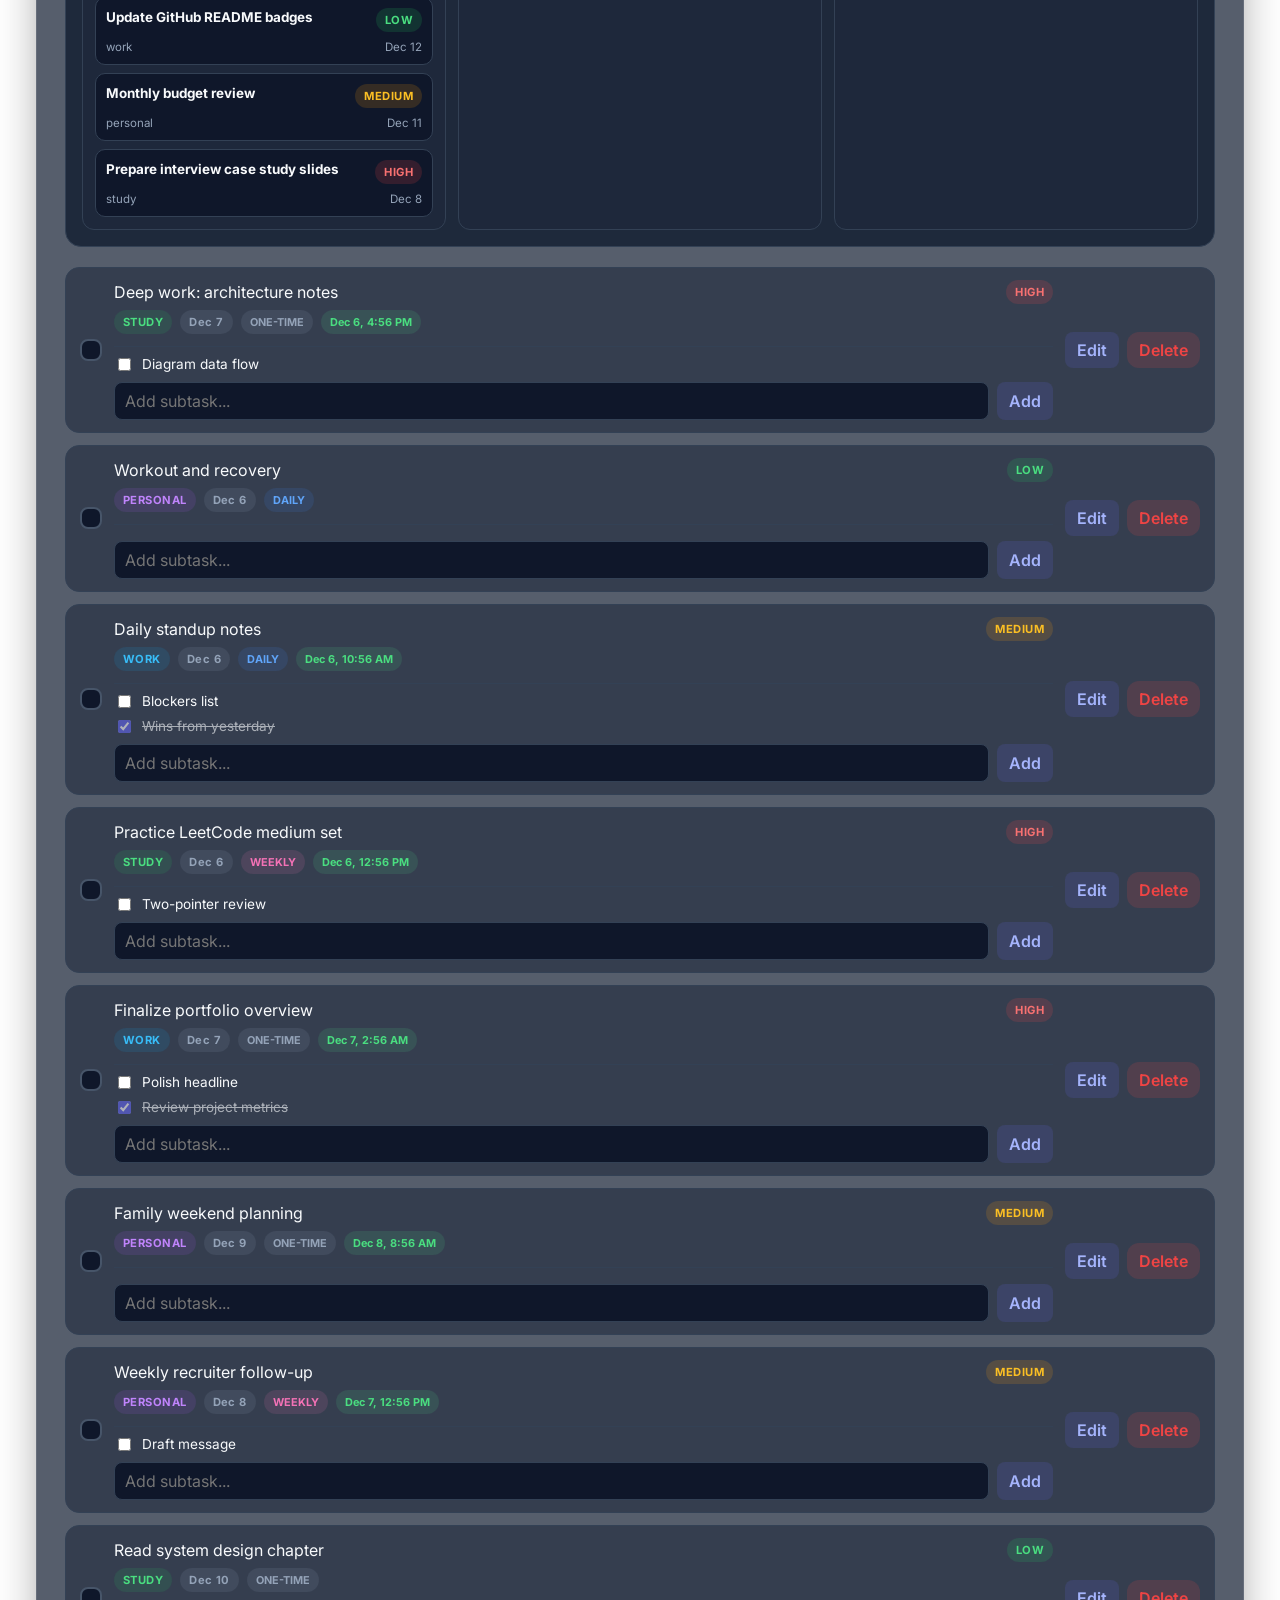
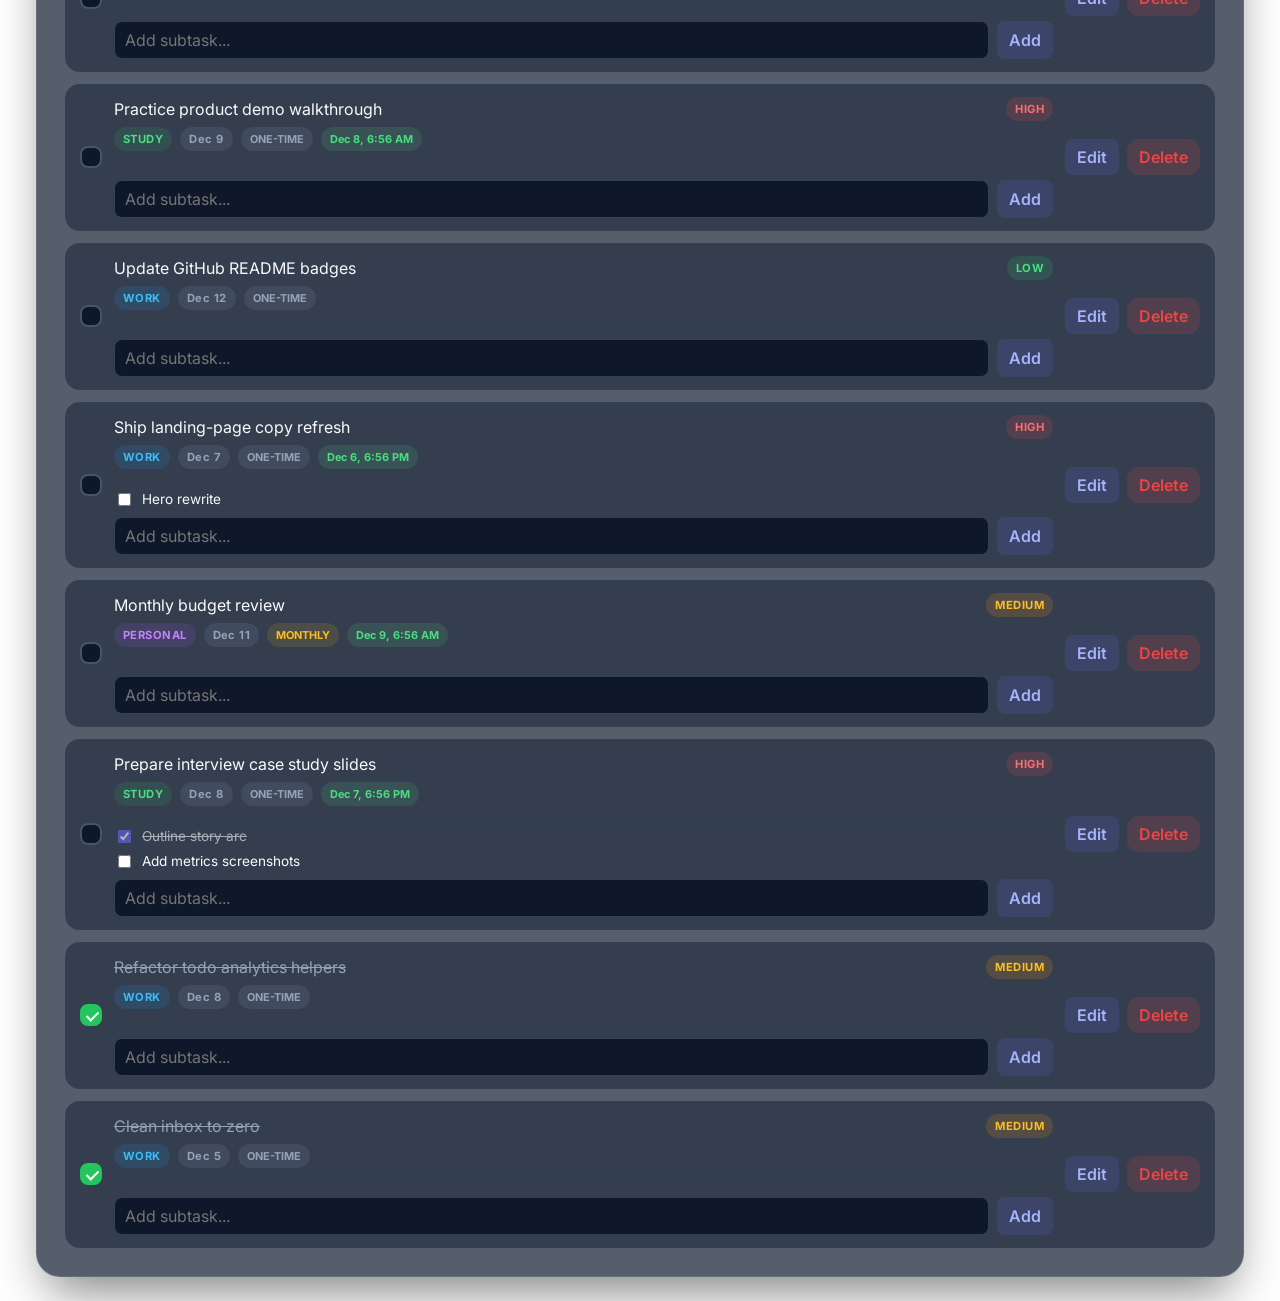
==== commit b3d13994: "Add JSON/CSV export-import menus and improve light-mode readability. Keep task persistence docs clea" ====
--- a/index.html
+++ b/index.html
@@ -36,11 +36,26 @@
           </div>
           <div class="workspace-actions">
             <button id="syncBtn" class="sync-btn" type="button">Demo Sync</button>
-            <button id="exportBtn" class="ghost-btn" type="button">Export</button>
-            <label class="ghost-btn import-label">
-              <input id="importInput" type="file" accept="application/json" />
-              Import
-            </label>
+            <div class="io-menu">
+              <button id="exportMenuBtn" class="ghost-btn" type="button" aria-haspopup="true" aria-expanded="false">Export</button>
+              <div id="exportMenu" class="io-menu-panel" hidden role="menu">
+                <button type="button" role="menuitem" data-export="json">JSON (.json)</button>
+                <button type="button" role="menuitem" data-export="csv">CSV (.csv)</button>
+              </div>
+            </div>
+            <div class="io-menu">
+              <button id="importMenuBtn" class="ghost-btn" type="button" aria-haspopup="true" aria-expanded="false">Import</button>
+              <div id="importMenu" class="io-menu-panel" hidden role="menu">
+                <label class="io-menu-item" role="menuitem">
+                  <input id="importJsonInput" type="file" accept=".json,application/json" />
+                  JSON (.json)
+                </label>
+                <label class="io-menu-item" role="menuitem">
+                  <input id="importCsvInput" type="file" accept=".csv,text/csv" />
+                  CSV (.csv)
+                </label>
+              </div>
+            </div>
           </div>
         </div>
 
--- a/style.css
+++ b/style.css
@@ -22,26 +22,26 @@
 }
 
 [data-theme="light"] {
-  --bg-gradient: linear-gradient(135deg, #eef3ff 0%, #f9fbff 100%);
-  --card-bg: rgba(255, 255, 255, 0.9);
-  --card-border: rgba(223, 231, 255, 0.85);
-  --surface: #eef3ff;
-  --surface-hover: #e2e8f0;
-  --input-bg: rgba(255, 255, 255, 0.9);
-  --input-border: #dfe7ff;
-  --primary: #5b6cff;
-  --primary-dark: #4356ea;
-  --primary-light: #4356ea;
-  --text: #1d2a4a;
-  --muted: #6c7a99;
-  --border: #dfe7ff;
-  --success: #33b06d;
-  --danger: #ef5d5d;
-  --danger-bg: rgba(239, 93, 93, 0.1);
-  --shadow: 0 24px 50px rgba(91, 108, 255, 0.14);
-  --active-tab-bg: #ffffff;
-  --item-bg: rgba(255, 255, 255, 0.85);
-  --checkmark-border: #b9c4ee;
+  --bg-gradient: linear-gradient(135deg, #dbe4f5 0%, #eef2f7 45%, #e2e8f0 100%);
+  --card-bg: #ffffff;
+  --card-border: #64748b;
+  --surface: #e2e8f0;
+  --surface-hover: #cbd5e1;
+  --input-bg: #ffffff;
+  --input-border: #475569;
+  --primary: #312e81;
+  --primary-dark: #1e1b4b;
+  --primary-light: #1e1b4b;
+  --text: #020617;
+  --muted: #1e293b;
+  --border: #64748b;
+  --success: #166534;
+  --danger: #991b1b;
+  --danger-bg: rgba(153, 27, 27, 0.14);
+  --shadow: 0 18px 40px rgba(15, 23, 42, 0.16);
+  --active-tab-bg: #cbd5e1;
+  --item-bg: #f1f5f9;
+  --checkmark-border: #475569;
 }
 
 * {
@@ -76,7 +76,7 @@
 }
 
 .app-shell {
-  width: min(100%, 760px);
+  width: min(100%, calc(1240px - 2rem));
   max-width: 100%;
   margin: 0 auto;
 }
@@ -134,6 +134,140 @@
   display: block;
 }
 
+[data-theme="light"] .eyebrow,
+[data-theme="light"] .metric-label,
+[data-theme="light"] .insight-label,
+[data-theme="light"] .insight-note,
+[data-theme="light"] .workspace-label,
+[data-theme="light"] .focus-hint,
+[data-theme="light"] .board-header p,
+[data-theme="light"] .empty-mini,
+[data-theme="light"] .empty-state,
+[data-theme="light"] .due-date,
+[data-theme="light"] .board-column-header span {
+  color: #0f172a;
+}
+
+[data-theme="light"] .pill,
+[data-theme="light"] .sync-pill,
+[data-theme="light"] .mini-tag,
+[data-theme="light"] .demo-badge {
+  color: #0f172a;
+  border-color: #475569;
+  background: #e2e8f0;
+}
+
+[data-theme="light"] .ghost-btn,
+[data-theme="light"] .secondary-btn,
+[data-theme="light"] .filter-btn,
+[data-theme="light"] .edit-btn,
+[data-theme="light"] .theme-toggle-btn,
+[data-theme="light"] .sort-select,
+[data-theme="light"] .user-name-input,
+[data-theme="light"] .io-menu-panel button,
+[data-theme="light"] .io-menu-item {
+  color: #020617;
+  border-color: #475569;
+  background: #f8fafc;
+}
+
+[data-theme="light"] .io-menu-panel {
+  border-color: #64748b;
+  background: #ffffff;
+}
+
+[data-theme="light"] .filter-btn.active {
+  color: #ffffff;
+  background: #312e81;
+  border-color: #312e81;
+}
+
+[data-theme="light"] #todo-input,
+[data-theme="light"] #category-input,
+[data-theme="light"] #recurrence-input,
+[data-theme="light"] #due-date-input,
+[data-theme="light"] #reminder-input,
+[data-theme="light"] #priority-input,
+[data-theme="light"] #searchInput {
+  color: #020617;
+  border-color: #334155;
+  background: #ffffff;
+}
+
+[data-theme="light"] #todo-input::placeholder,
+[data-theme="light"] #searchInput::placeholder {
+  color: #334155;
+}
+
+[data-theme="light"] .todo-item,
+[data-theme="light"] .board-task,
+[data-theme="light"] .board-column,
+[data-theme="light"] .metric-card,
+[data-theme="light"] .insight-card {
+  border-color: #64748b;
+  background: #ffffff;
+}
+
+[data-theme="light"] .board-column {
+  background: #f1f5f9;
+}
+
+[data-theme="light"] .task-text,
+[data-theme="light"] .insight-value,
+[data-theme="light"] .metric-card strong,
+[data-theme="light"] .board-column-header h3,
+[data-theme="light"] h1,
+[data-theme="light"] h2,
+[data-theme="light"] h3 {
+  color: #020617;
+}
+
+[data-theme="light"] .category-badge {
+  background: #e0e7ff;
+  color: #1e1b4b;
+}
+
+[data-theme="light"] .category-work {
+  background: #bae6fd;
+  color: #0c4a6e;
+}
+
+[data-theme="light"] .category-personal {
+  background: #e9d5ff;
+  color: #581c87;
+}
+
+[data-theme="light"] .category-study {
+  background: #bbf7d0;
+  color: #14532d;
+}
+
+[data-theme="light"] .priority-high {
+  background: #fecaca;
+  color: #7f1d1d;
+}
+
+[data-theme="light"] .priority-medium {
+  background: #fde68a;
+  color: #78350f;
+}
+
+[data-theme="light"] .priority-low {
+  background: #bbf7d0;
+  color: #14532d;
+}
+
+[data-theme="light"] .due-date {
+  background: #e2e8f0;
+  border: 1px solid #64748b;
+}
+
+[data-theme="light"] .due-date.overdue {
+  background: #fecaca;
+  color: #7f1d1d;
+  border-color: #b91c1c;
+}
+
 [data-theme="light"] .moon-icon {
   display: block;
 }
@@ -177,6 +311,9 @@
   border: 1px solid var(--border);
   border-radius: 14px;
   background: var(--surface);
+  overflow: visible;
+  position: relative;
+  z-index: 5;
 }
 
 .workspace-meta {
@@ -250,6 +387,64 @@
 }
 
 .import-label input {
+  position: absolute;
+  inset: 0;
+  opacity: 0;
+  cursor: pointer;
+}
+
+.io-menu {
+  position: relative;
+  z-index: 20;
+}
+
+.io-menu-panel {
+  position: absolute;
+  top: calc(100% + 6px);
+  right: 0;
+  z-index: 50;
+  min-width: 170px;
+  padding: 6px;
+  border: 1px solid var(--border);
+  border-radius: 12px;
+  background: var(--card-bg);
+  box-shadow: var(--shadow);
+  display: flex;
+  flex-direction: column;
+  gap: 4px;
+}
+
+.io-menu-panel[hidden] {
+  display: none !important;
+}
+
+.io-menu-panel button,
+.io-menu-item {
+  display: flex;
+  align-items: center;
+  width: 100%;
+  border: 0;
+  border-radius: 8px;
+  background: transparent;
+  color: var(--text);
+  padding: 8px 10px;
+  font: inherit;
+  font-weight: 600;
+  text-align: left;
+  cursor: pointer;
+}
+
+.io-menu-panel button:hover,
+.io-menu-item:hover {
+  background: var(--surface-hover);
+}
+
+.io-menu-item {
+  position: relative;
+  overflow: hidden;
+}
+
+.io-menu-item input {
   position: absolute;
   inset: 0;
   opacity: 0;
@@ -434,15 +629,28 @@
 
 .todo-form {
   display: flex;
-  flex-wrap: wrap;
+  flex-wrap: nowrap;
+  align-items: stretch;
   gap: 12px;
   margin-bottom: 18px;
+  width: 100%;
+  max-width: 100%;
+  overflow-x: auto;
+  overflow-y: hidden;
+  -webkit-overflow-scrolling: touch;
+  scrollbar-width: thin;
+  padding-bottom: 4px;
+}
+
+.todo-form > * {
+  flex-shrink: 0;
 }
 
 #todo-input {
-  flex: 1 1 220px;
-  min-width: 0;
-  width: 100%;
+  flex: 1 1 auto;
+  min-width: 220px;
+  width: auto;
+  min-height: 52px;
   border: 1px solid var(--input-border);
   background: var(--input-bg);
   border-radius: 14px;
@@ -457,8 +665,9 @@
 #due-date-input,
 #reminder-input,
 #priority-input {
-  flex: 1 1 120px;
-  min-width: 0;
+  flex: 0 0 auto;
+  min-width: 132px;
+  width: auto;
   border: 1px solid var(--input-border);
   background: var(--input-bg);
   border-radius: 14px;
@@ -467,10 +676,26 @@
   font-size: 0.88rem;
   font-weight: 600;
   cursor: pointer;
+  min-height: 52px;
+}
+
+#due-date-input {
+  min-width: 148px;
+}
+
+#reminder-input {
+  min-width: 190px;
 }
 
 #priority-input {
-  width: 112px;
+  min-width: 120px;
+  width: 120px;
+}
+
+.todo-form .primary-btn {
+  flex: 0 0 auto;
+  min-width: 96px;
+  min-height: 52px;
 }
 
 #priority-input:focus {
@@ -1189,13 +1414,16 @@
   }
 
   .todo-form {
-    display: grid;
-    grid-template-columns: repeat(2, minmax(0, 1fr));
+    display: flex;
+    flex-wrap: nowrap;
     gap: 10px;
+    overflow-x: auto;
+    -webkit-overflow-scrolling: touch;
   }
 
   #todo-input {
-    grid-column: 1 / -1;
+    min-width: 200px;
+    flex: 1 0 200px;
   }
 
   #category-input,
@@ -1203,8 +1431,8 @@
   #due-date-input,
   #reminder-input,
   #priority-input,
-  .primary-btn {
-    width: 100%;
+  .todo-form .primary-btn {
+    width: auto;
   }
 
   .topbar,
@@ -1241,13 +1469,17 @@
   }
 
   .todo-form {
-    display: grid;
-    grid-template-columns: repeat(2, minmax(0, 1fr));
+    display: flex;
+    flex-wrap: nowrap;
     gap: 10px;
+    overflow-x: auto;
+    -webkit-overflow-scrolling: touch;
+    padding-bottom: 6px;
   }
 
   #todo-input {
-    grid-column: 1 / -1;
+    min-width: 180px;
+    flex: 1 0 180px;
   }
 
   #priority-input,
@@ -1255,11 +1487,8 @@
   #due-date-input,
   #reminder-input,
   #recurrence-input,
-  .primary-btn {
-    width: 100%;
-  }
-
-  .primary-btn {
+  .todo-form .primary-btn {
+    width: auto;
     min-height: 48px;
   }
 
@@ -1285,6 +1514,7 @@
   .todo-card {
     padding: 18px 14px;
     border-radius: 18px;
+    overflow: visible;
   }
 
   .metrics-panel {
@@ -1296,7 +1526,45 @@
   }
 
   .todo-form {
-    grid-template-columns: 1fr;
+    display: flex;
+    flex-wrap: nowrap;
+    width: 100%;
+    max-width: 100%;
+    overflow-x: auto;
+    overflow-y: hidden;
+    -webkit-overflow-scrolling: touch;
+    gap: 8px;
+    padding-bottom: 8px;
+    margin-left: -2px;
+    margin-right: -2px;
+  }
+
+  #todo-input {
+    min-width: 160px;
+    flex: 0 0 200px;
+  }
+
+  #category-input,
+  #recurrence-input,
+  #priority-input {
+    min-width: 118px;
+    flex: 0 0 118px;
+  }
+
+  #due-date-input {
+    min-width: 140px;
+    flex: 0 0 140px;
+  }
+
+  #reminder-input {
+    min-width: 170px;
+    flex: 0 0 170px;
+  }
+
+  .todo-form .primary-btn {
+    min-width: 84px;
+    flex: 0 0 84px;
+    width: auto;
   }
 
   .filter-group {
@@ -1305,12 +1573,6 @@
 
   .filter-btn,
   .secondary-btn,
-  .primary-btn,
-  #priority-input,
-  #category-input,
-  #due-date-input,
-  #reminder-input,
-  #recurrence-input,
   #searchInput,
   .sort-select,
   .user-name-input {
